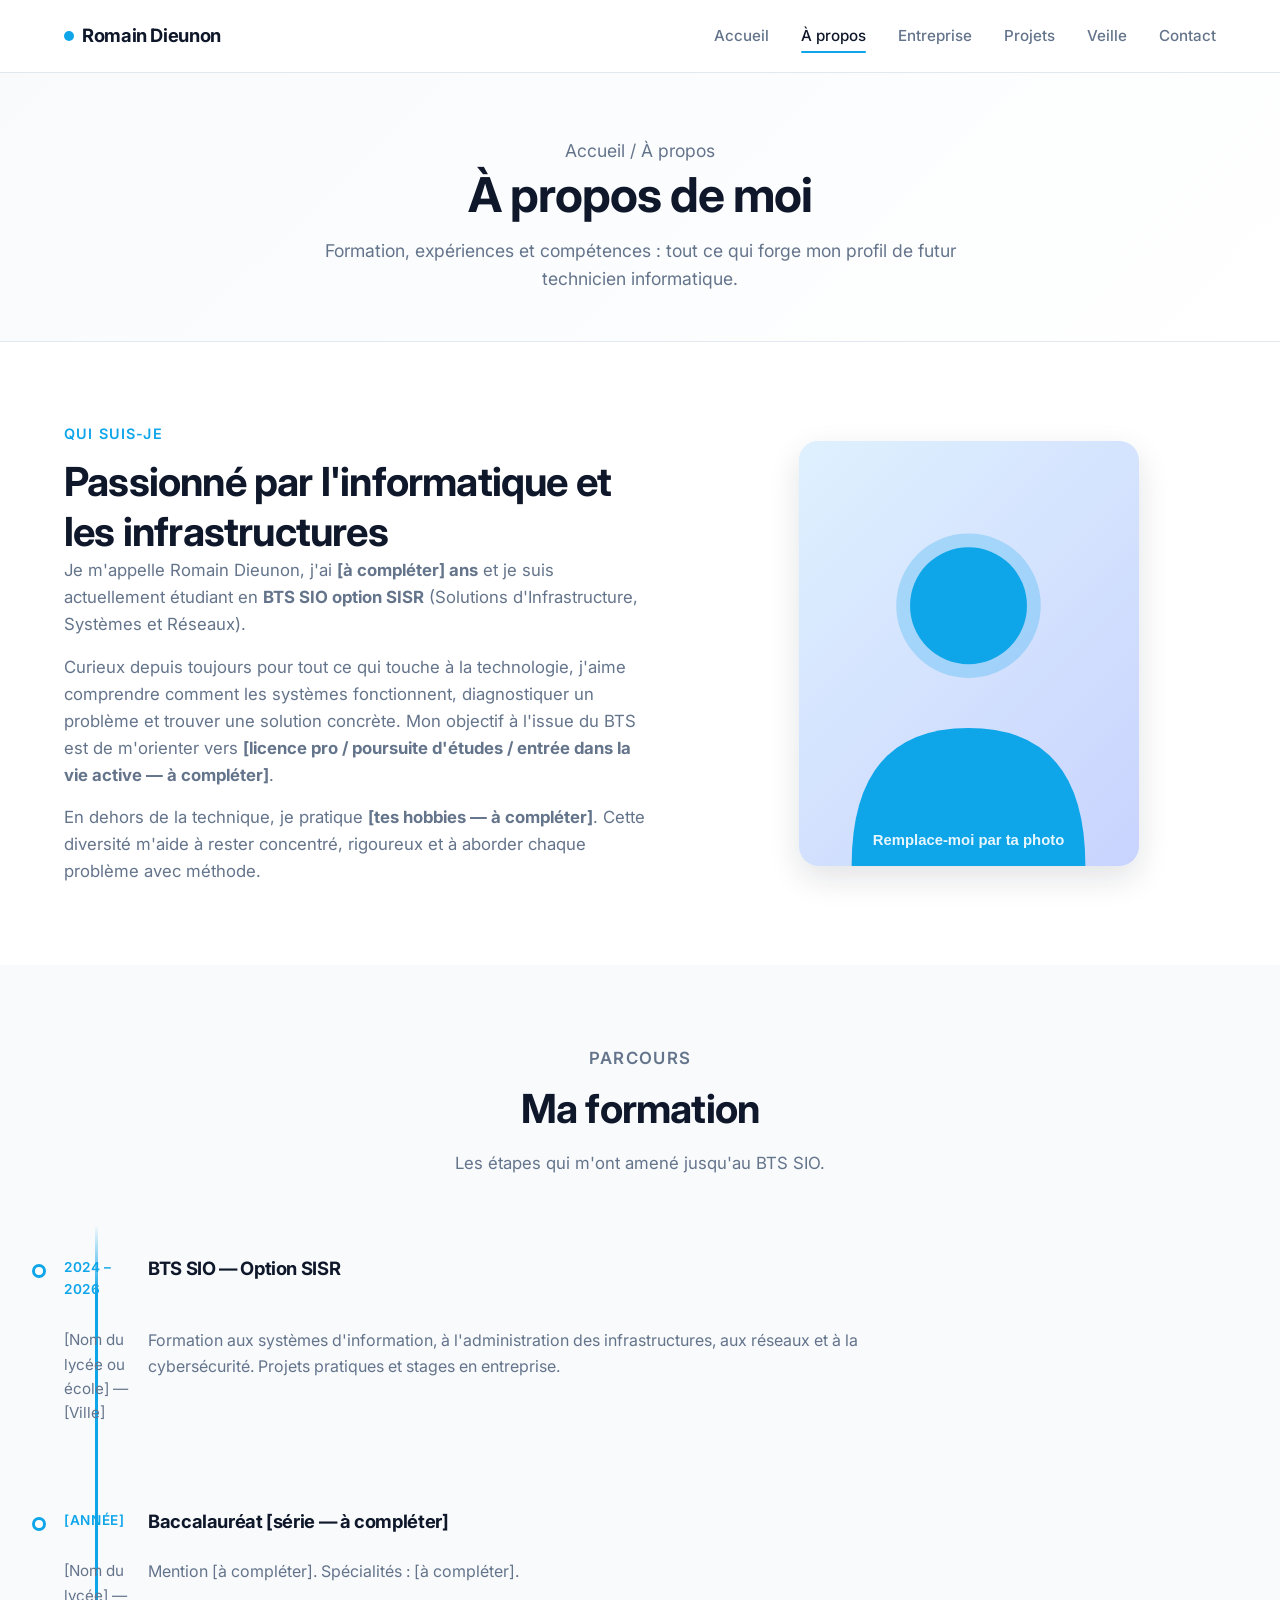
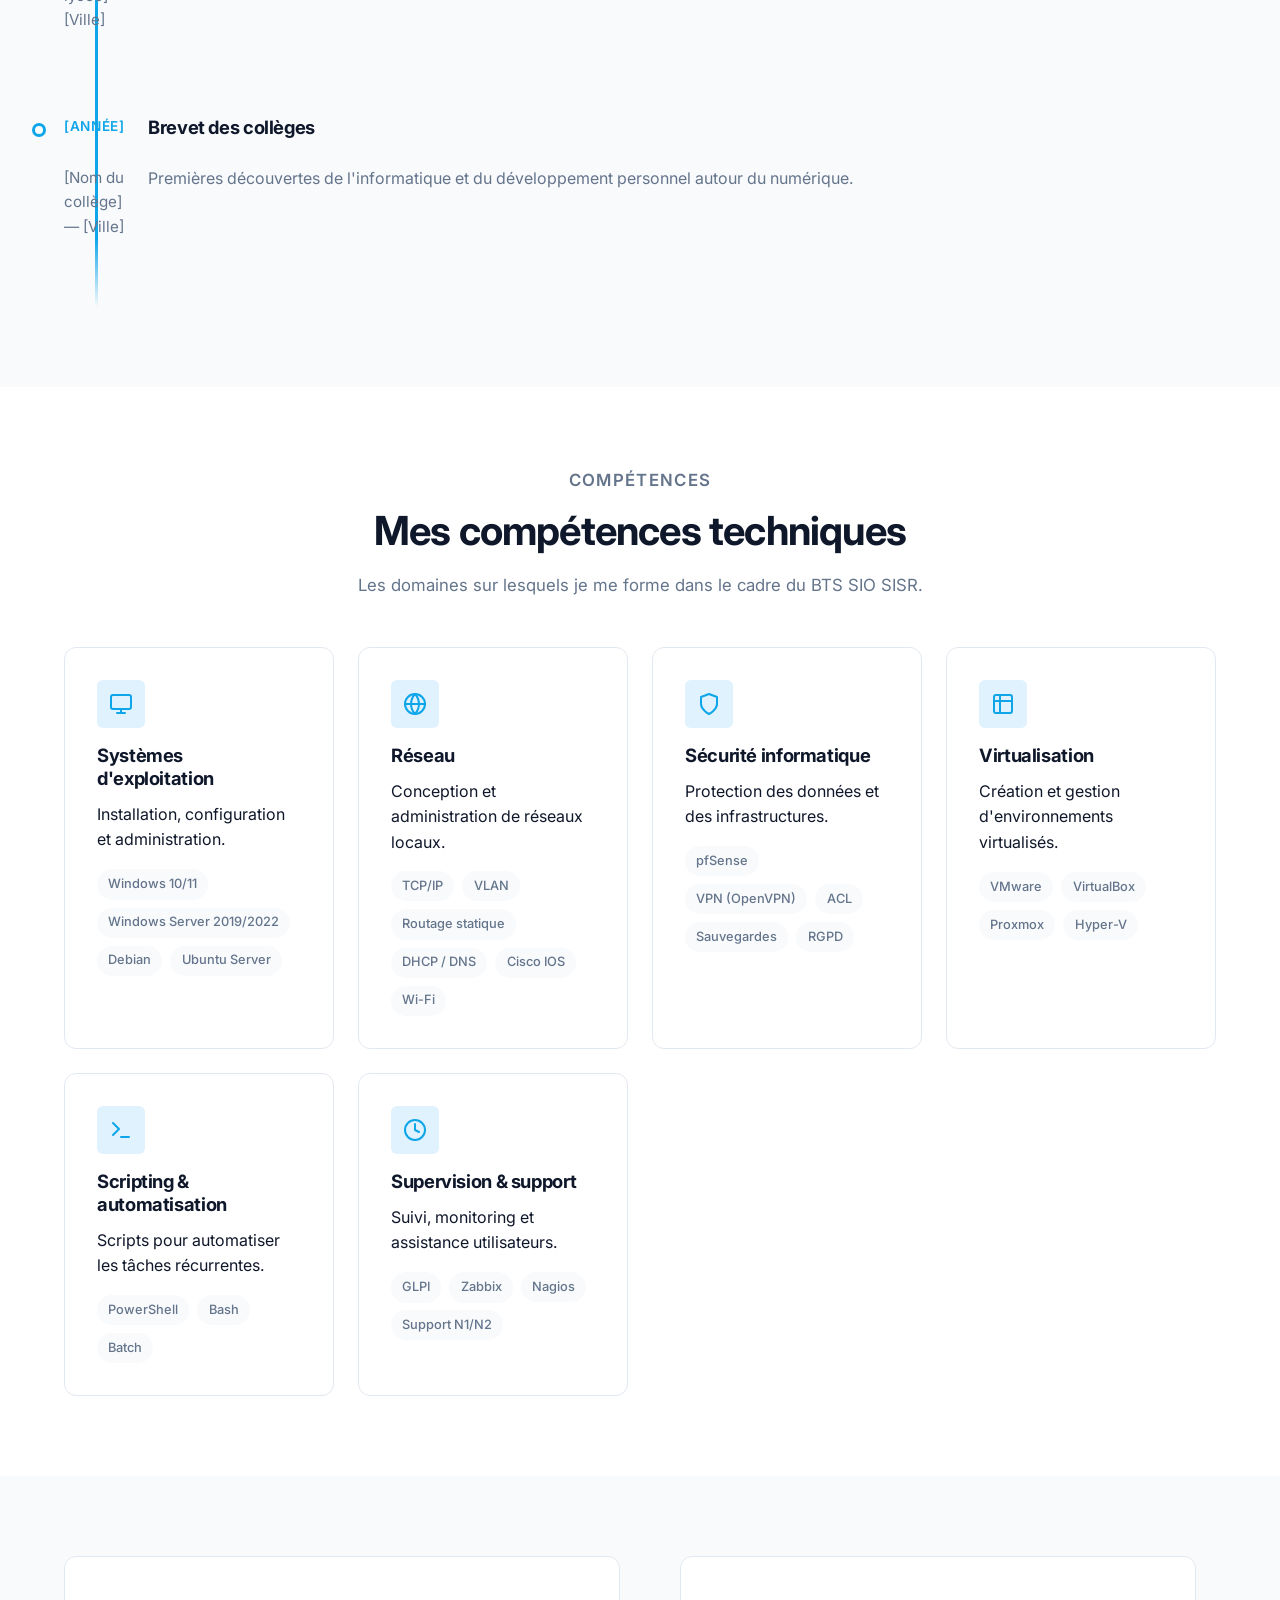
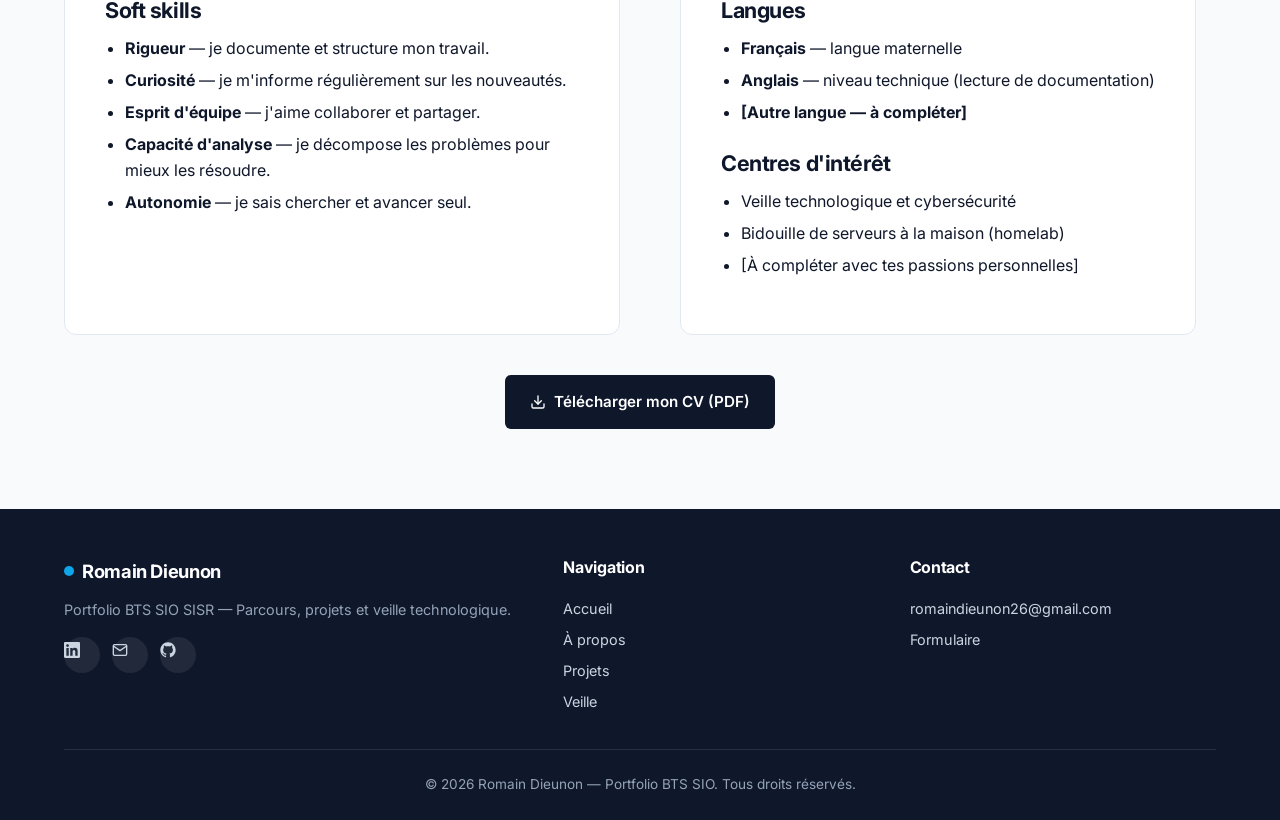
==== apropos.html @ 0d841e1b "Initial commit - Portfolio BTS SIO SISR" ====
<!DOCTYPE html>
<html lang="fr">
<head>
    <meta charset="UTF-8">
    <meta name="viewport" content="width=device-width, initial-scale=1.0">
    <title>À propos — Romain Dieunon</title>
    <meta name="description" content="Parcours, formation et compétences de Romain Dieunon, étudiant en BTS SIO SISR.">
    <link rel="preconnect" href="https://fonts.googleapis.com">
    <link rel="preconnect" href="https://fonts.gstatic.com" crossorigin>
    <link href="https://fonts.googleapis.com/css2?family=Inter:wght@400;500;600;700&display=swap" rel="stylesheet">
    <link rel="stylesheet" href="css/style.css">
    <link rel="icon" href="data:image/svg+xml,%3Csvg xmlns='http://www.w3.org/2000/svg' viewBox='0 0 32 32'%3E%3Ccircle cx='16' cy='16' r='14' fill='%230ea5e9'/%3E%3Ctext x='50%25' y='55%25' text-anchor='middle' dominant-baseline='middle' fill='white' font-family='Inter,sans-serif' font-size='14' font-weight='700'%3ERD%3C/text%3E%3C/svg%3E">
</head>
<body>

<!-- NAVBAR -->
<nav class="navbar">
    <div class="container nav-wrap">
        <a href="index.html" class="logo"><span class="logo-dot"></span>Romain Dieunon</a>
        <button class="nav-toggle" aria-label="Ouvrir le menu"><span></span><span></span><span></span></button>
        <ul class="nav-links">
            <li><a href="index.html">Accueil</a></li>
            <li><a href="apropos.html" class="active">À propos</a></li>
            <li><a href="entreprise.html">Entreprise</a></li>
            <li><a href="projets.html">Projets</a></li>
            <li><a href="veille.html">Veille</a></li>
            <li><a href="contact.html">Contact</a></li>
        </ul>
    </div>
</nav>

<!-- PAGE HERO -->
<section class="page-hero">
    <div class="container">
        <p class="breadcrumb"><a href="index.html">Accueil</a> / À propos</p>
        <h1>À propos de moi</h1>
        <p>Formation, expériences et compétences : tout ce qui forge mon profil de futur technicien informatique.</p>
    </div>
</section>

<!-- BIOGRAPHIE -->
<section>
    <div class="container">
        <div class="hero-grid">
            <div>
                <p class="section-kicker">Qui suis-je</p>
                <h2>Passionné par l'informatique et les infrastructures</h2>
                <p style="color: var(--text-muted); font-size: 1.05rem; margin-bottom: 1rem;">
                    Je m'appelle Romain Dieunon, j'ai <strong>[à compléter] ans</strong> et je suis actuellement étudiant en <strong>BTS SIO option SISR</strong> (Solutions d'Infrastructure, Systèmes et Réseaux).
                </p>
                <p style="color: var(--text-muted); font-size: 1.05rem; margin-bottom: 1rem;">
                    Curieux depuis toujours pour tout ce qui touche à la technologie, j'aime comprendre comment les systèmes fonctionnent, diagnostiquer un problème et trouver une solution concrète. Mon objectif à l'issue du BTS est de m'orienter vers <strong>[licence pro / poursuite d'études / entrée dans la vie active — à compléter]</strong>.
                </p>
                <p style="color: var(--text-muted); font-size: 1.05rem;">
                    En dehors de la technique, je pratique <strong>[tes hobbies — à compléter]</strong>. Cette diversité m'aide à rester concentré, rigoureux et à aborder chaque problème avec méthode.
                </p>
            </div>
            <div class="hero-portrait">
                <div class="portrait-frame">
                    <img src="assets/photos/profil.svg" alt="Photo de Romain Dieunon">
                </div>
            </div>
        </div>
    </div>
</section>

<!-- PARCOURS -->
<section class="section-alt">
    <div class="container">
        <div class="section-header fade-in">
            <p class="section-kicker">Parcours</p>
            <h2>Ma formation</h2>
            <p>Les étapes qui m'ont amené jusqu'au BTS SIO.</p>
        </div>
        <div class="timeline fade-in">
            <div class="timeline-item">
                <div class="timeline-date">2024 – 2026</div>
                <h3>BTS SIO — Option SISR</h3>
                <p class="timeline-org">[Nom du lycée ou école] — [Ville]</p>
                <p style="color: var(--text-muted);">Formation aux systèmes d'information, à l'administration des infrastructures, aux réseaux et à la cybersécurité. Projets pratiques et stages en entreprise.</p>
            </div>
            <div class="timeline-item">
                <div class="timeline-date">[Année]</div>
                <h3>Baccalauréat [série — à compléter]</h3>
                <p class="timeline-org">[Nom du lycée] — [Ville]</p>
                <p style="color: var(--text-muted);">Mention [à compléter]. Spécialités : [à compléter].</p>
            </div>
            <div class="timeline-item">
                <div class="timeline-date">[Année]</div>
                <h3>Brevet des collèges</h3>
                <p class="timeline-org">[Nom du collège] — [Ville]</p>
                <p style="color: var(--text-muted);">Premières découvertes de l'informatique et du développement personnel autour du numérique.</p>
            </div>
        </div>
    </div>
</section>

<!-- COMPÉTENCES TECHNIQUES -->
<section>
    <div class="container">
        <div class="section-header fade-in">
            <p class="section-kicker">Compétences</p>
            <h2>Mes compétences techniques</h2>
            <p>Les domaines sur lesquels je me forme dans le cadre du BTS SIO SISR.</p>
        </div>
        <div class="skills-grid">
            <div class="skill-card fade-in">
                <div class="skill-icon">
                    <svg width="24" height="24" viewBox="0 0 24 24" fill="none" stroke="currentColor" stroke-width="2" stroke-linecap="round" stroke-linejoin="round"><rect x="2" y="3" width="20" height="14" rx="2"/><line x1="8" y1="21" x2="16" y2="21"/><line x1="12" y1="17" x2="12" y2="21"/></svg>
                </div>
                <h3>Systèmes d'exploitation</h3>
                <p>Installation, configuration et administration.</p>
                <div class="skill-tags">
                    <span class="tag">Windows 10/11</span>
                    <span class="tag">Windows Server 2019/2022</span>
                    <span class="tag">Debian</span>
                    <span class="tag">Ubuntu Server</span>
                </div>
            </div>
            <div class="skill-card fade-in">
                <div class="skill-icon">
                    <svg width="24" height="24" viewBox="0 0 24 24" fill="none" stroke="currentColor" stroke-width="2" stroke-linecap="round" stroke-linejoin="round"><circle cx="12" cy="12" r="10"/><line x1="2" y1="12" x2="22" y2="12"/><path d="M12 2a15.3 15.3 0 0 1 4 10 15.3 15.3 0 0 1-4 10 15.3 15.3 0 0 1-4-10 15.3 15.3 0 0 1 4-10z"/></svg>
                </div>
                <h3>Réseau</h3>
                <p>Conception et administration de réseaux locaux.</p>
                <div class="skill-tags">
                    <span class="tag">TCP/IP</span>
                    <span class="tag">VLAN</span>
                    <span class="tag">Routage statique</span>
                    <span class="tag">DHCP / DNS</span>
                    <span class="tag">Cisco IOS</span>
                    <span class="tag">Wi-Fi</span>
                </div>
            </div>
            <div class="skill-card fade-in">
                <div class="skill-icon">
                    <svg width="24" height="24" viewBox="0 0 24 24" fill="none" stroke="currentColor" stroke-width="2" stroke-linecap="round" stroke-linejoin="round"><path d="M12 22s8-4 8-10V5l-8-3-8 3v7c0 6 8 10 8 10z"/></svg>
                </div>
                <h3>Sécurité informatique</h3>
                <p>Protection des données et des infrastructures.</p>
                <div class="skill-tags">
                    <span class="tag">pfSense</span>
                    <span class="tag">VPN (OpenVPN)</span>
                    <span class="tag">ACL</span>
                    <span class="tag">Sauvegardes</span>
                    <span class="tag">RGPD</span>
                </div>
            </div>
            <div class="skill-card fade-in">
                <div class="skill-icon">
                    <svg width="24" height="24" viewBox="0 0 24 24" fill="none" stroke="currentColor" stroke-width="2" stroke-linecap="round" stroke-linejoin="round"><rect x="3" y="3" width="18" height="18" rx="2"/><path d="M9 3v18M3 9h18"/></svg>
                </div>
                <h3>Virtualisation</h3>
                <p>Création et gestion d'environnements virtualisés.</p>
                <div class="skill-tags">
                    <span class="tag">VMware</span>
                    <span class="tag">VirtualBox</span>
                    <span class="tag">Proxmox</span>
                    <span class="tag">Hyper-V</span>
                </div>
            </div>
            <div class="skill-card fade-in">
                <div class="skill-icon">
                    <svg width="24" height="24" viewBox="0 0 24 24" fill="none" stroke="currentColor" stroke-width="2" stroke-linecap="round" stroke-linejoin="round"><polyline points="4 17 10 11 4 5"/><line x1="12" y1="19" x2="20" y2="19"/></svg>
                </div>
                <h3>Scripting & automatisation</h3>
                <p>Scripts pour automatiser les tâches récurrentes.</p>
                <div class="skill-tags">
                    <span class="tag">PowerShell</span>
                    <span class="tag">Bash</span>
                    <span class="tag">Batch</span>
                </div>
            </div>
            <div class="skill-card fade-in">
                <div class="skill-icon">
                    <svg width="24" height="24" viewBox="0 0 24 24" fill="none" stroke="currentColor" stroke-width="2" stroke-linecap="round" stroke-linejoin="round"><circle cx="12" cy="12" r="10"/><polyline points="12 6 12 12 16 14"/></svg>
                </div>
                <h3>Supervision & support</h3>
                <p>Suivi, monitoring et assistance utilisateurs.</p>
                <div class="skill-tags">
                    <span class="tag">GLPI</span>
                    <span class="tag">Zabbix</span>
                    <span class="tag">Nagios</span>
                    <span class="tag">Support N1/N2</span>
                </div>
            </div>
        </div>
    </div>
</section>

<!-- SOFT SKILLS & LANGUES -->
<section class="section-alt">
    <div class="container">
        <div style="display:grid; grid-template-columns: 1fr 1fr; gap: 2.5rem;" class="soft-langs">
            <div class="content-block fade-in">
                <h3>Soft skills</h3>
                <ul>
                    <li><strong>Rigueur</strong> — je documente et structure mon travail.</li>
                    <li><strong>Curiosité</strong> — je m'informe régulièrement sur les nouveautés.</li>
                    <li><strong>Esprit d'équipe</strong> — j'aime collaborer et partager.</li>
                    <li><strong>Capacité d'analyse</strong> — je décompose les problèmes pour mieux les résoudre.</li>
                    <li><strong>Autonomie</strong> — je sais chercher et avancer seul.</li>
                </ul>
            </div>
            <div class="content-block fade-in">
                <h3>Langues</h3>
                <ul>
                    <li><strong>Français</strong> — langue maternelle</li>
                    <li><strong>Anglais</strong> — niveau technique (lecture de documentation)</li>
                    <li><strong>[Autre langue — à compléter]</strong></li>
                </ul>
                <h3 style="margin-top: 1.5rem;">Centres d'intérêt</h3>
                <ul>
                    <li>Veille technologique et cybersécurité</li>
                    <li>Bidouille de serveurs à la maison (homelab)</li>
                    <li>[À compléter avec tes passions personnelles]</li>
                </ul>
            </div>
        </div>
        <div style="text-align:center; margin-top: 2.5rem;">
            <a href="#" class="btn btn-primary" onclick="alert('Remplace ce lien par le chemin vers ton CV en PDF, par exemple assets/cv.pdf'); return false;">
                <svg width="16" height="16" viewBox="0 0 24 24" fill="none" stroke="currentColor" stroke-width="2" stroke-linecap="round" stroke-linejoin="round"><path d="M21 15v4a2 2 0 0 1-2 2H5a2 2 0 0 1-2-2v-4"/><polyline points="7 10 12 15 17 10"/><line x1="12" y1="15" x2="12" y2="3"/></svg>
                Télécharger mon CV (PDF)
            </a>
        </div>
    </div>
</section>

<!-- FOOTER -->
<footer class="footer">
    <div class="container">
        <div class="footer-grid">
            <div>
                <div class="logo" style="color:white; margin-bottom: 0.75rem;"><span class="logo-dot"></span>Romain Dieunon</div>
                <p style="color:#94a3b8; font-size: 0.9rem;">Portfolio BTS SIO SISR — Parcours, projets et veille technologique.</p>
                <div class="socials">
                    <a href="#" class="social-link" aria-label="LinkedIn"><svg width="16" height="16" viewBox="0 0 24 24" fill="currentColor"><path d="M20.447 20.452h-3.554v-5.569c0-1.328-.027-3.037-1.852-3.037-1.853 0-2.136 1.445-2.136 2.939v5.667H9.351V9h3.414v1.561h.046c.477-.9 1.637-1.85 3.37-1.85 3.601 0 4.267 2.37 4.267 5.455v6.286zM5.337 7.433a2.062 2.062 0 0 1-2.063-2.065 2.063 2.063 0 1 1 2.063 2.065zm1.782 13.019H3.555V9h3.564v11.452zM22.225 0H1.771C.792 0 0 .774 0 1.729v20.542C0 23.227.792 24 1.771 24h20.451C23.2 24 24 23.227 24 22.271V1.729C24 .774 23.2 0 22.222 0h.003z"/></svg></a>
                    <a href="mailto:romaindieunon26@gmail.com" class="social-link" aria-label="Email"><svg width="16" height="16" viewBox="0 0 24 24" fill="none" stroke="currentColor" stroke-width="2" stroke-linecap="round" stroke-linejoin="round"><path d="M4 4h16c1.1 0 2 .9 2 2v12c0 1.1-.9 2-2 2H4c-1.1 0-2-.9-2-2V6c0-1.1.9-2 2-2z"/><polyline points="22,6 12,13 2,6"/></svg></a>
                    <a href="#" class="social-link" aria-label="GitHub"><svg width="16" height="16" viewBox="0 0 24 24" fill="currentColor"><path d="M12 .5C5.73.5.5 5.73.5 12c0 5.08 3.29 9.38 7.86 10.9.58.11.79-.25.79-.56v-2c-3.2.7-3.87-1.38-3.87-1.38-.52-1.33-1.28-1.68-1.28-1.68-1.05-.72.08-.7.08-.7 1.16.08 1.77 1.19 1.77 1.19 1.03 1.76 2.71 1.25 3.37.96.1-.75.4-1.25.73-1.54-2.55-.29-5.24-1.28-5.24-5.67 0-1.25.45-2.27 1.18-3.07-.12-.29-.51-1.46.11-3.04 0 0 .96-.31 3.16 1.17.92-.26 1.9-.38 2.88-.39.98.01 1.96.13 2.88.39 2.2-1.48 3.16-1.17 3.16-1.17.62 1.58.23 2.75.11 3.04.74.8 1.18 1.82 1.18 3.07 0 4.4-2.7 5.37-5.26 5.66.41.35.78 1.05.78 2.12v3.14c0 .31.21.68.8.56C20.22 21.38 23.5 17.08 23.5 12 23.5 5.73 18.27.5 12 .5z"/></svg></a>
                </div>
            </div>
            <div>
                <h4>Navigation</h4>
                <a href="index.html">Accueil</a>
                <a href="apropos.html">À propos</a>
                <a href="projets.html">Projets</a>
                <a href="veille.html">Veille</a>
            </div>
            <div>
                <h4>Contact</h4>
                <a href="mailto:romaindieunon26@gmail.com">romaindieunon26@gmail.com</a>
                <a href="contact.html">Formulaire</a>
            </div>
        </div>
        <div class="footer-bottom">
            © <span id="year"></span> Romain Dieunon — Portfolio BTS SIO. Tous droits réservés.
        </div>
    </div>
</footer>

<style>
/* Responsive override for 2-col soft/langues */
@media (max-width: 780px) {
    .soft-langs { grid-template-columns: 1fr !important; }
}
</style>

<script src="js/script.js"></script>
</body>
</html>
---- css/style.css ----
/* =========================================================
   Portfolio BTS SIO — Romain Dieunon
   Style moderne et épuré
   ========================================================= */

/* ---------- Reset & base ---------- */
*,
*::before,
*::after {
    box-sizing: border-box;
    margin: 0;
    padding: 0;
}

:root {
    --bg: #ffffff;
    --bg-alt: #f8fafc;
    --bg-dark: #0f172a;
    --text: #0f172a;
    --text-muted: #64748b;
    --text-light: #94a3b8;
    --primary: #0ea5e9;
    --primary-dark: #0284c7;
    --primary-light: #e0f2fe;
    --border: #e2e8f0;
    --success: #10b981;
    --warning: #f59e0b;
    --shadow-sm: 0 1px 2px rgba(15, 23, 42, 0.05);
    --shadow-md: 0 4px 12px rgba(15, 23, 42, 0.08);
    --shadow-lg: 0 12px 32px rgba(15, 23, 42, 0.12);
    --radius-sm: 6px;
    --radius-md: 12px;
    --radius-lg: 20px;
    --transition: 0.25s cubic-bezier(0.4, 0, 0.2, 1);
    --container: 1200px;
}

html {
    scroll-behavior: smooth;
    font-size: 16px;
}

body {
    font-family: 'Inter', -apple-system, BlinkMacSystemFont, 'Segoe UI', Roboto,
        Oxygen, Ubuntu, Cantarell, sans-serif;
    color: var(--text);
    background: var(--bg);
    line-height: 1.6;
    -webkit-font-smoothing: antialiased;
    -moz-osx-font-smoothing: grayscale;
}

img {
    max-width: 100%;
    height: auto;
    display: block;
}

a {
    color: var(--primary);
    text-decoration: none;
    transition: color var(--transition);
}

a:hover {
    color: var(--primary-dark);
}

h1, h2, h3, h4, h5, h6 {
    font-weight: 700;
    line-height: 1.25;
    letter-spacing: -0.02em;
    color: var(--text);
}

h1 { font-size: clamp(2.25rem, 5vw, 3.5rem); }
h2 { font-size: clamp(1.75rem, 3.5vw, 2.5rem); }
h3 { font-size: 1.35rem; }

p { color: var(--text); }

/* ---------- Container ---------- */
.container {
    max-width: var(--container);
    margin: 0 auto;
    padding: 0 1.5rem;
}

/* ---------- Navbar ---------- */
.navbar {
    position: sticky;
    top: 0;
    z-index: 100;
    background: rgba(255, 255, 255, 0.85);
    backdrop-filter: saturate(180%) blur(14px);
    -webkit-backdrop-filter: saturate(180%) blur(14px);
    border-bottom: 1px solid var(--border);
}

.nav-wrap {
    display: flex;
    align-items: center;
    justify-content: space-between;
    height: 72px;
}

.logo {
    font-weight: 700;
    font-size: 1.15rem;
    letter-spacing: -0.02em;
    color: var(--text);
    display: flex;
    align-items: center;
    gap: 0.5rem;
}

.logo-dot {
    width: 10px;
    height: 10px;
    background: var(--primary);
    border-radius: 50%;
    display: inline-block;
}

.nav-links {
    list-style: none;
    display: flex;
    gap: 2rem;
    align-items: center;
}

.nav-links a {
    color: var(--text-muted);
    font-weight: 500;
    font-size: 0.95rem;
    position: relative;
    padding: 0.25rem 0;
}

.nav-links a:hover,
.nav-links a.active {
    color: var(--text);
}

.nav-links a.active::after {
    content: '';
    position: absolute;
    left: 0;
    bottom: -4px;
    width: 100%;
    height: 2px;
    background: var(--primary);
    border-radius: 2px;
}

.nav-toggle {
    display: none;
    background: none;
    border: 0;
    cursor: pointer;
    padding: 0.5rem;
}

.nav-toggle span {
    display: block;
    width: 24px;
    height: 2px;
    background: var(--text);
    margin: 5px 0;
    transition: var(--transition);
}

/* ---------- Hero ---------- */
.hero {
    padding: 6rem 0 4rem;
    background:
        radial-gradient(ellipse at top left, rgba(14, 165, 233, 0.08), transparent 50%),
        radial-gradient(ellipse at bottom right, rgba(14, 165, 233, 0.05), transparent 50%);
}

.hero-grid {
    display: grid;
    grid-template-columns: 1.2fr 1fr;
    gap: 4rem;
    align-items: center;
}

.hero-eyebrow {
    display: inline-flex;
    align-items: center;
    gap: 0.5rem;
    background: var(--primary-light);
    color: var(--primary-dark);
    padding: 0.4rem 0.9rem;
    border-radius: 999px;
    font-size: 0.85rem;
    font-weight: 600;
    margin-bottom: 1.25rem;
}

.hero h1 {
    margin-bottom: 1rem;
}

.hero h1 span {
    background: linear-gradient(135deg, var(--primary) 0%, #6366f1 100%);
    -webkit-background-clip: text;
    -webkit-text-fill-color: transparent;
    background-clip: text;
}

.hero-lede {
    font-size: 1.15rem;
    color: var(--text-muted);
    margin-bottom: 2rem;
    max-width: 540px;
}

.hero-ctas {
    display: flex;
    gap: 1rem;
    flex-wrap: wrap;
}

/* ---------- Buttons ---------- */
.btn {
    display: inline-flex;
    align-items: center;
    gap: 0.5rem;
    padding: 0.85rem 1.5rem;
    border-radius: var(--radius-sm);
    font-weight: 600;
    font-size: 0.95rem;
    cursor: pointer;
    transition: all var(--transition);
    border: 1px solid transparent;
    font-family: inherit;
}

.btn-primary {
    background: var(--text);
    color: white;
}

.btn-primary:hover {
    background: var(--primary);
    color: white;
    transform: translateY(-1px);
    box-shadow: var(--shadow-md);
}

.btn-secondary {
    background: transparent;
    color: var(--text);
    border-color: var(--border);
}

.btn-secondary:hover {
    border-color: var(--text);
    color: var(--text);
    background: var(--bg-alt);
}

/* ---------- Hero portrait ---------- */
.hero-portrait {
    position: relative;
    display: flex;
    justify-content: center;
    align-items: center;
}

.portrait-frame {
    position: relative;
    width: 100%;
    max-width: 340px;
    aspect-ratio: 4 / 5;
    border-radius: var(--radius-lg);
    overflow: hidden;
    box-shadow: var(--shadow-lg);
    background: linear-gradient(135deg, #e0f2fe 0%, #f1f5f9 100%);
}

.portrait-frame img {
    width: 100%;
    height: 100%;
    object-fit: cover;
    object-position: center top;
    display: block;
}

.portrait-frame::before {
    content: '';
    position: absolute;
    inset: -20px;
    background: linear-gradient(135deg, var(--primary) 0%, transparent 50%);
    border-radius: var(--radius-lg);
    z-index: -1;
    opacity: 0.3;
}

/* ---------- Sections ---------- */
section {
    padding: 5rem 0;
}

.section-header {
    text-align: center;
    max-width: 700px;
    margin: 0 auto 3rem;
}

.section-kicker {
    color: var(--primary);
    font-weight: 600;
    font-size: 0.9rem;
    text-transform: uppercase;
    letter-spacing: 0.08em;
    margin-bottom: 0.75rem;
}

.section-header h2 {
    margin-bottom: 1rem;
}

.section-header p {
    color: var(--text-muted);
    font-size: 1.05rem;
}

.section-alt {
    background: var(--bg-alt);
}

/* ---------- Stats / Quick facts ---------- */
.stats {
    display: grid;
    grid-template-columns: repeat(4, 1fr);
    gap: 1.5rem;
    margin-top: 3rem;
}

.stat {
    text-align: center;
    padding: 1.5rem;
    background: white;
    border-radius: var(--radius-md);
    border: 1px solid var(--border);
    transition: transform var(--transition), box-shadow var(--transition);
}

.stat:hover {
    transform: translateY(-2px);
    box-shadow: var(--shadow-md);
}

.stat-value {
    font-size: 2rem;
    font-weight: 700;
    color: var(--primary);
    line-height: 1;
}

.stat-label {
    color: var(--text-muted);
    font-size: 0.9rem;
    margin-top: 0.5rem;
}

/* ---------- Skills ---------- */
.skills-grid {
    display: grid;
    grid-template-columns: repeat(auto-fit, minmax(260px, 1fr));
    gap: 1.5rem;
}

.skill-card {
    background: white;
    border: 1px solid var(--border);
    border-radius: var(--radius-md);
    padding: 2rem;
    transition: all var(--transition);
}

.skill-card:hover {
    border-color: var(--primary);
    box-shadow: var(--shadow-md);
    transform: translateY(-2px);
}

.skill-icon {
    width: 48px;
    height: 48px;
    background: var(--primary-light);
    border-radius: var(--radius-sm);
    display: grid;
    place-items: center;
    color: var(--primary);
    margin-bottom: 1rem;
    font-size: 1.35rem;
}

.skill-card h3 {
    margin-bottom: 0.75rem;
    font-size: 1.15rem;
}

.skill-tags {
    display: flex;
    flex-wrap: wrap;
    gap: 0.5rem;
    margin-top: 1rem;
}

.tag {
    font-size: 0.8rem;
    background: var(--bg-alt);
    color: var(--text-muted);
    padding: 0.3rem 0.7rem;
    border-radius: 999px;
    font-weight: 500;
}

/* ---------- Timeline (parcours) ---------- */
.timeline {
    position: relative;
    padding-left: 2rem;
    max-width: 800px;
    margin: 0 auto;
}

.timeline::before {
    content: '';
    position: absolute;
    left: 0.35rem;
    top: 0.5rem;
    bottom: 0.5rem;
    width: 2px;
    background: var(--border);
}

.timeline-item {
    position: relative;
    padding-bottom: 2.5rem;
}

.timeline-item::before {
    content: '';
    position: absolute;
    left: -2rem;
    top: 0.45rem;
    width: 14px;
    height: 14px;
    background: white;
    border: 3px solid var(--primary);
    border-radius: 50%;
}

.timeline-date {
    color: var(--primary);
    font-weight: 600;
    font-size: 0.85rem;
    text-transform: uppercase;
    letter-spacing: 0.05em;
    margin-bottom: 0.5rem;
}

.timeline-item h3 {
    font-size: 1.15rem;
    margin-bottom: 0.25rem;
}

.timeline-org {
    color: var(--text-muted);
    font-size: 0.95rem;
    margin-bottom: 0.75rem;
}

/* ---------- Projects ---------- */
.projects-grid {
    display: grid;
    grid-template-columns: repeat(auto-fit, minmax(320px, 1fr));
    gap: 2rem;
}

.project-card {
    background: white;
    border: 1px solid var(--border);
    border-radius: var(--radius-md);
    overflow: hidden;
    transition: all var(--transition);
    display: flex;
    flex-direction: column;
}

.project-card:hover {
    transform: translateY(-4px);
    box-shadow: var(--shadow-lg);
    border-color: transparent;
}

.project-thumb {
    width: 100%;
    aspect-ratio: 16/9;
    background: linear-gradient(135deg, var(--primary-light) 0%, #ede9fe 100%);
    display: grid;
    place-items: center;
    color: var(--primary);
    font-size: 3rem;
    overflow: hidden;
}

.project-thumb img {
    width: 100%;
    height: 100%;
    object-fit: cover;
}

.project-body {
    padding: 1.5rem;
    flex: 1;
    display: flex;
    flex-direction: column;
}

.project-type {
    font-size: 0.8rem;
    font-weight: 600;
    color: var(--primary);
    text-transform: uppercase;
    letter-spacing: 0.05em;
    margin-bottom: 0.5rem;
}

.project-card h3 {
    font-size: 1.2rem;
    margin-bottom: 0.75rem;
}

.project-card p {
    color: var(--text-muted);
    font-size: 0.95rem;
    margin-bottom: 1rem;
    flex: 1;
}

.project-stack {
    display: flex;
    flex-wrap: wrap;
    gap: 0.4rem;
    margin-bottom: 1rem;
}

.project-link {
    display: inline-flex;
    align-items: center;
    gap: 0.35rem;
    font-weight: 600;
    font-size: 0.9rem;
    margin-top: auto;
}

/* ---------- Table ---------- */
.table-wrap {
    overflow-x: auto;
    border: 1px solid var(--border);
    border-radius: var(--radius-md);
    background: white;
}

table {
    width: 100%;
    border-collapse: collapse;
    font-size: 0.95rem;
}

th, td {
    padding: 1rem 1.25rem;
    text-align: left;
    border-bottom: 1px solid var(--border);
}

th {
    background: var(--bg-alt);
    font-weight: 600;
    color: var(--text);
    font-size: 0.85rem;
    text-transform: uppercase;
    letter-spacing: 0.05em;
}

tr:last-child td {
    border-bottom: 0;
}

tr:hover td {
    background: var(--bg-alt);
}

.badge {
    display: inline-block;
    padding: 0.25rem 0.6rem;
    border-radius: 999px;
    font-size: 0.75rem;
    font-weight: 600;
}

.badge-primary { background: var(--primary-light); color: var(--primary-dark); }
.badge-success { background: #dcfce7; color: #15803d; }
.badge-warning { background: #fef3c7; color: #b45309; }

/* ---------- Content block (article) ---------- */
.content-block {
    max-width: 800px;
    margin: 0 auto;
    background: white;
    padding: 2.5rem;
    border: 1px solid var(--border);
    border-radius: var(--radius-md);
}

.content-block h3 {
    margin: 1.5rem 0 0.75rem;
    color: var(--text);
}

.content-block h3:first-child { margin-top: 0; }

.content-block p { margin-bottom: 1rem; color: var(--text); }

.content-block ul {
    margin: 0.5rem 0 1rem 1.25rem;
    color: var(--text);
}

.content-block li { margin-bottom: 0.4rem; }

/* ---------- Form ---------- */
.form-grid {
    max-width: 600px;
    margin: 0 auto;
    display: grid;
    gap: 1.25rem;
}

.form-row {
    display: grid;
    grid-template-columns: 1fr 1fr;
    gap: 1.25rem;
}

.form-field label {
    display: block;
    font-weight: 600;
    font-size: 0.9rem;
    margin-bottom: 0.5rem;
    color: var(--text);
}

.form-field input,
.form-field textarea,
.form-field select {
    width: 100%;
    padding: 0.75rem 1rem;
    border: 1px solid var(--border);
    border-radius: var(--radius-sm);
    font-family: inherit;
    font-size: 0.95rem;
    color: var(--text);
    background: white;
    transition: border-color var(--transition), box-shadow var(--transition);
}

.form-field input:focus,
.form-field textarea:focus,
.form-field select:focus {
    outline: none;
    border-color: var(--primary);
    box-shadow: 0 0 0 4px rgba(14, 165, 233, 0.12);
}

.form-field textarea {
    resize: vertical;
    min-height: 140px;
}

.form-info {
    display: grid;
    grid-template-columns: repeat(auto-fit, minmax(220px, 1fr));
    gap: 1.5rem;
    margin-top: 3rem;
}

.info-card {
    background: white;
    border: 1px solid var(--border);
    border-radius: var(--radius-md);
    padding: 1.5rem;
    text-align: center;
}

.info-card .info-icon {
    width: 48px;
    height: 48px;
    background: var(--primary-light);
    color: var(--primary);
    border-radius: 50%;
    display: grid;
    place-items: center;
    font-size: 1.3rem;
    margin: 0 auto 0.75rem;
}

.info-card h4 {
    font-size: 1rem;
    margin-bottom: 0.25rem;
}

.info-card p {
    color: var(--text-muted);
    font-size: 0.9rem;
    margin: 0;
}

/* ---------- Footer ---------- */
.footer {
    background: var(--bg-dark);
    color: #cbd5e1;
    padding: 3rem 0 1.5rem;
}

.footer-grid {
    display: grid;
    grid-template-columns: 1.5fr 1fr 1fr;
    gap: 2.5rem;
    margin-bottom: 2rem;
}

.footer h4 {
    color: white;
    margin-bottom: 1rem;
    font-size: 1rem;
}

.footer a {
    color: #cbd5e1;
    display: block;
    padding: 0.25rem 0;
    font-size: 0.9rem;
}

.footer a:hover { color: white; }

.footer-bottom {
    text-align: center;
    padding-top: 1.5rem;
    border-top: 1px solid rgba(255, 255, 255, 0.1);
    font-size: 0.85rem;
    color: #94a3b8;
}

.socials {
    display: flex;
    gap: 0.75rem;
    margin-top: 1rem;
}

.social-link {
    width: 36px;
    height: 36px;
    border-radius: 50%;
    background: rgba(255, 255, 255, 0.08);
    display: grid;
    place-items: center;
    color: #cbd5e1;
    transition: all var(--transition);
}

.social-link:hover {
    background: var(--primary);
    color: white;
}

/* ---------- Page hero (inner pages) ---------- */
.page-hero {
    padding: 4rem 0 3rem;
    background: linear-gradient(135deg, var(--bg-alt) 0%, white 100%);
    text-align: center;
    border-bottom: 1px solid var(--border);
}

.page-hero h1 {
    font-size: clamp(2rem, 4vw, 3rem);
    margin-bottom: 0.75rem;
}

.page-hero p {
    color: var(--text-muted);
    font-size: 1.1rem;
    max-width: 700px;
    margin: 0 auto;
}

.breadcrumb {
    font-size: 0.85rem;
    color: var(--text-muted);
    margin-bottom: 0.75rem;
}

.breadcrumb a { color: var(--text-muted); }
.breadcrumb a:hover { color: var(--primary); }

/* ---------- Responsive ---------- */
@media (max-width: 900px) {
    .hero-grid {
        grid-template-columns: 1fr;
        gap: 3rem;
        text-align: center;
    }

    .hero-portrait { order: -1; }

    .hero-ctas { justify-content: center; }

    .hero-lede { margin-left: auto; margin-right: auto; }

    .stats { grid-template-columns: repeat(2, 1fr); }

    .footer-grid { grid-template-columns: 1fr; gap: 2rem; }

    .form-row { grid-template-columns: 1fr; }
}

@media (max-width: 640px) {
    .nav-links {
        display: none;
        position: absolute;
        top: 72px;
        left: 0;
        right: 0;
        flex-direction: column;
        background: white;
        padding: 1.5rem;
        gap: 1rem;
        border-bottom: 1px solid var(--border);
        box-shadow: var(--shadow-md);
    }

    .nav-links.open { display: flex; }

    .nav-toggle { display: block; }

    section { padding: 3.5rem 0; }

    .hero { padding: 3.5rem 0 2.5rem; }

    .content-block { padding: 1.5rem; }

    .stats { grid-template-columns: 1fr 1fr; gap: 1rem; }
}

/* ---------- Subtle fade-in ---------- */
/* Par défaut : visible. Le JS peut piloter une animation via .visible, mais
   si le JS ne s'exécute pas, le contenu reste lisible. */
.fade-in {
    opacity: 1;
    transform: none;
    animation: fadeInUp 0.6s ease both;
}

.fade-in.visible {
    opacity: 1;
    transform: translateY(0);
}

@keyframes fadeInUp {
    from { opacity: 0; transform: translateY(12px); }
    to   { opacity: 1; transform: translateY(0); }
}

@media (prefers-reduced-motion: reduce) {
    .fade-in { animation: none; }
}

/* ---------- Marquee des logos (technologies & outils) ---------- */
.logo-marquee {
    position: relative;
    overflow: hidden;
    padding: 1rem 0;
    margin-top: 2.5rem;
    -webkit-mask-image: linear-gradient(to right, transparent 0%, black 8%, black 92%, transparent 100%);
    mask-image: linear-gradient(to right, transparent 0%, black 8%, black 92%, transparent 100%);
}

.logo-marquee-track {
    display: flex;
    gap: 1.25rem;
    width: max-content;
    animation: logo-scroll 40s linear infinite;
    will-change: transform;
}

.logo-marquee:hover .logo-marquee-track,
.logo-marquee:focus-within .logo-marquee-track {
    animation-play-state: paused;
}

@keyframes logo-scroll {
    from { transform: translateX(0); }
    to { transform: translateX(-50%); }
}

.logo-item {
    flex: 0 0 auto;
    width: 160px;
    height: 130px;
    display: flex;
    flex-direction: column;
    align-items: center;
    justify-content: center;
    gap: 0.6rem;
    background: var(--bg);
    border: 1px solid var(--border);
    border-radius: var(--radius-md);
    padding: 1rem;
    cursor: pointer;
    transition: transform var(--transition), box-shadow var(--transition), border-color var(--transition);
    font-family: inherit;
    color: var(--text);
}

.logo-item:hover,
.logo-item:focus-visible {
    transform: translateY(-4px);
    box-shadow: var(--shadow-md);
    border-color: var(--primary);
    outline: none;
}

.logo-item .logo-art {
    width: 56px;
    height: 56px;
    display: flex;
    align-items: center;
    justify-content: center;
}

.logo-item .logo-art svg,
.logo-item .logo-art img {
    width: 100%;
    height: 100%;
    object-fit: contain;
}

.logo-item span {
    font-size: 0.85rem;
    font-weight: 600;
    color: var(--text-muted);
    text-align: center;
}

.logo-backdrop {
    position: fixed;
    inset: 0;
    z-index: 150;
    background: rgba(15, 23, 42, 0.15);
    opacity: 0;
    pointer-events: none;
    transition: opacity 0.2s ease;
}

.logo-backdrop.open {
    opacity: 1;
    pointer-events: auto;
}

.logo-popover {
    position: fixed;
    z-index: 200;
    max-width: 340px;
    width: calc(100vw - 2rem);
    background: var(--bg);
    border: 1px solid var(--border);
    border-radius: var(--radius-md);
    box-shadow: var(--shadow-lg);
    padding: 1.25rem 1.5rem 1.25rem 1.25rem;
    opacity: 0;
    transform: translateY(8px);
    pointer-events: none;
    transition: opacity 0.2s ease, transform 0.2s ease;
}

.logo-popover.open {
    opacity: 1;
    transform: translateY(0);
    pointer-events: auto;
}

.logo-popover h4 {
    margin-bottom: 0.5rem;
    color: var(--primary);
    font-size: 1.05rem;
}

.logo-popover p {
    color: var(--text-muted);
    font-size: 0.92rem;
    margin: 0;
    line-height: 1.5;
}

.logo-popover-close {
    position: absolute;
    top: 0.35rem;
    right: 0.6rem;
    background: transparent;
    border: none;
    color: var(--text-light);
    cursor: pointer;
    font-size: 1.4rem;
    line-height: 1;
    padding: 0.25rem 0.4rem;
    border-radius: var(--radius-sm);
    transition: background var(--transition), color var(--transition);
}

.logo-popover-close:hover,
.logo-popover-close:focus-visible {
    background: var(--bg-alt);
    color: var(--text);
    outline: none;
}

/* ---------- Liste de faits du profil ---------- */
.profile-facts {
    list-style: none;
    padding: 0;
    margin: 1.5rem 0 0;
    display: flex;
    flex-direction: column;
    gap: 0.65rem;
}

.profile-facts li {
    display: flex;
    align-items: center;
    gap: 0.75rem;
    color: var(--text-muted);
    font-size: 0.98rem;
}

.profile-facts li svg {
    flex: 0 0 auto;
    color: var(--primary);
}

/* ---------- Frise chronologique ---------- */
.timeline {
    position: relative;
    list-style: none;
    padding: 2rem 0 1rem;
    margin: 2rem 0 0;
    counter-reset: timeline;
}

.timeline::before {
    content: '';
    position: absolute;
    left: 31px;
    top: 0;
    bottom: 0;
    width: 3px;
    background: linear-gradient(to bottom, transparent 0%, var(--primary) 10%, var(--primary) 90%, transparent 100%);
    border-radius: 3px;
}

.timeline-item {
    position: relative;
    display: grid;
    grid-template-columns: 64px 1fr;
    gap: 1.25rem;
    padding-left: 0;
    margin-bottom: 2rem;
}

.timeline-item:last-child {
    margin-bottom: 0;
}

.timeline-dot {
    position: relative;
    z-index: 1;
    width: 64px;
    height: 64px;
    border-radius: 50%;
    background: var(--bg);
    border: 3px solid var(--primary);
    box-shadow: var(--shadow-md);
    display: flex;
    align-items: center;
    justify-content: center;
    overflow: hidden;
}

.timeline-dot svg,
.timeline-dot img {
    width: 100%;
    height: 100%;
    border-radius: 50%;
    object-fit: contain;
    background: #fff;
    padding: 6px;
    box-sizing: border-box;
}

.timeline-card {
    background: var(--bg);
    border: 1px solid var(--border);
    border-radius: var(--radius-md);
    padding: 1.25rem 1.5rem;
    box-shadow: var(--shadow-sm);
    transition: transform var(--transition), box-shadow var(--transition), border-color var(--transition);
}

.timeline-card:hover {
    transform: translateY(-2px);
    box-shadow: var(--shadow-md);
    border-color: var(--primary);
}

.timeline-card h3 {
    margin: 0.25rem 0 0.25rem;
    color: var(--text);
    font-size: 1.15rem;
}

.timeline-period {
    display: inline-block;
    background: var(--primary-light, rgba(14, 165, 233, 0.12));
    color: var(--primary);
    font-weight: 600;
    font-size: 0.8rem;
    padding: 0.2rem 0.65rem;
    border-radius: 999px;
    margin-bottom: 0.25rem;
}

.timeline-location {
    color: var(--text-light);
    font-size: 0.85rem;
    margin: 0 0 0.6rem;
    font-style: italic;
}

.timeline-desc {
    color: var(--text-muted);
    font-size: 0.95rem;
    line-height: 1.55;
    margin: 0;
}

@media (max-width: 640px) {
    .timeline::before {
        left: 23px;
    }
    .timeline-item {
        grid-template-columns: 48px 1fr;
        gap: 0.9rem;
    }
    .timeline-dot {
        width: 48px;
        height: 48px;
        border-width: 2px;
    }
    .timeline-card {
        padding: 1rem 1.1rem;
    }
}

/* ---------- Cartes IA éducatives (veille) ---------- */
.ai-grid {
    display: grid;
    grid-template-columns: repeat(auto-fit, minmax(260px, 1fr));
    gap: 1.5rem;
    margin-top: 2.5rem;
}

.ai-card {
    display: flex;
    flex-direction: column;
    gap: 0.75rem;
    text-decoration: none;
    color: inherit;
    background: var(--bg);
    border: 1px solid var(--border);
    border-radius: var(--radius-md);
    padding: 1.5rem;
    box-shadow: var(--shadow-sm);
    transition: transform var(--transition), box-shadow var(--transition), border-color var(--transition);
}

.ai-card:hover,
.ai-card:focus-visible {
    transform: translateY(-4px);
    box-shadow: var(--shadow-lg);
    border-color: var(--primary);
    outline: none;
}

.ai-logo {
    width: 56px;
    height: 56px;
    border-radius: var(--radius-sm);
    display: flex;
    align-items: center;
    justify-content: center;
    box-shadow: var(--shadow-sm);
}

.ai-logo svg {
    width: 60%;
    height: 60%;
}

.ai-card h3 {
    margin: 0;
    font-size: 1.1rem;
    color: var(--text);
}

.ai-card .ai-by {
    font-weight: 400;
    color: var(--text-light);
    font-size: 0.9rem;
}

.ai-card p {
    color: var(--text-muted);
    font-size: 0.95rem;
    line-height: 1.55;
    margin: 0;
    flex: 1;
}

.ai-link {
    margin-top: 0.4rem;
    color: var(--primary);
    font-weight: 600;
    font-size: 0.9rem;
    transition: gap var(--transition);
}

.ai-card:hover .ai-link {
    text-decoration: underline;
}
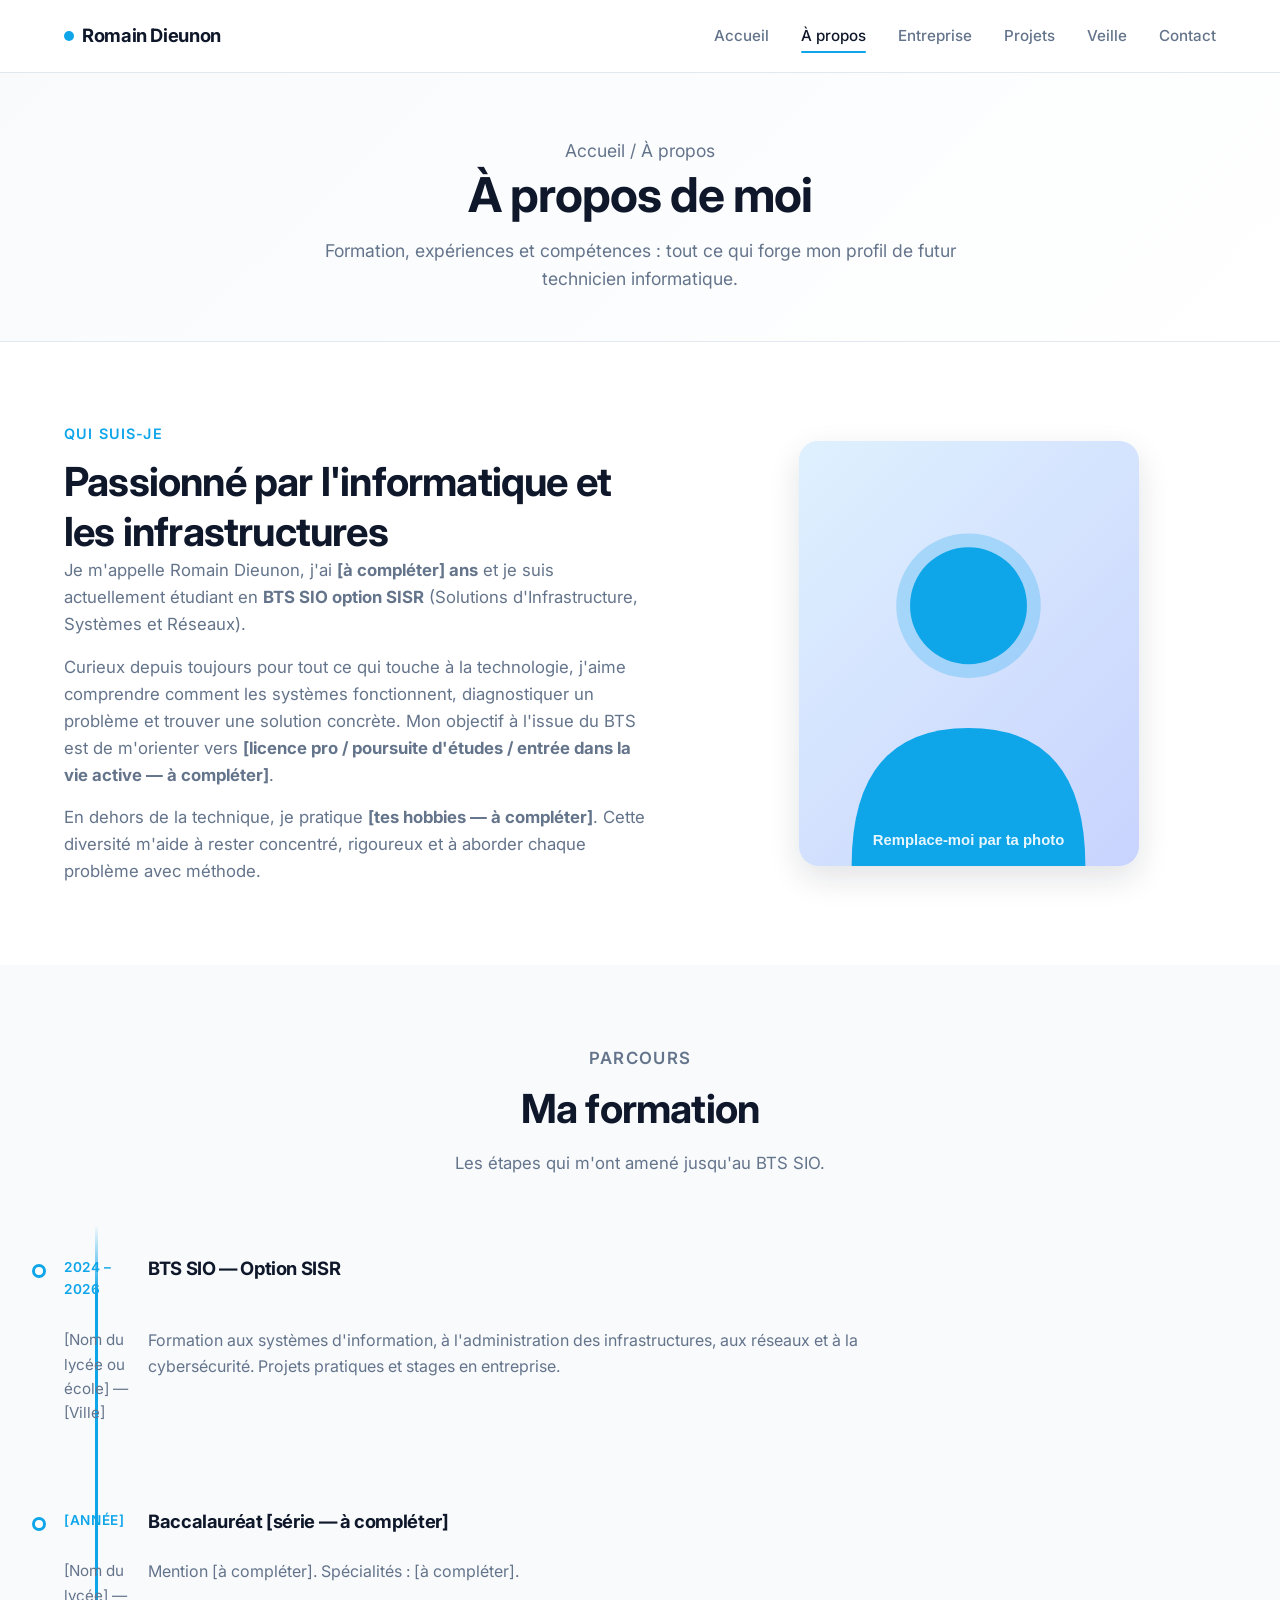
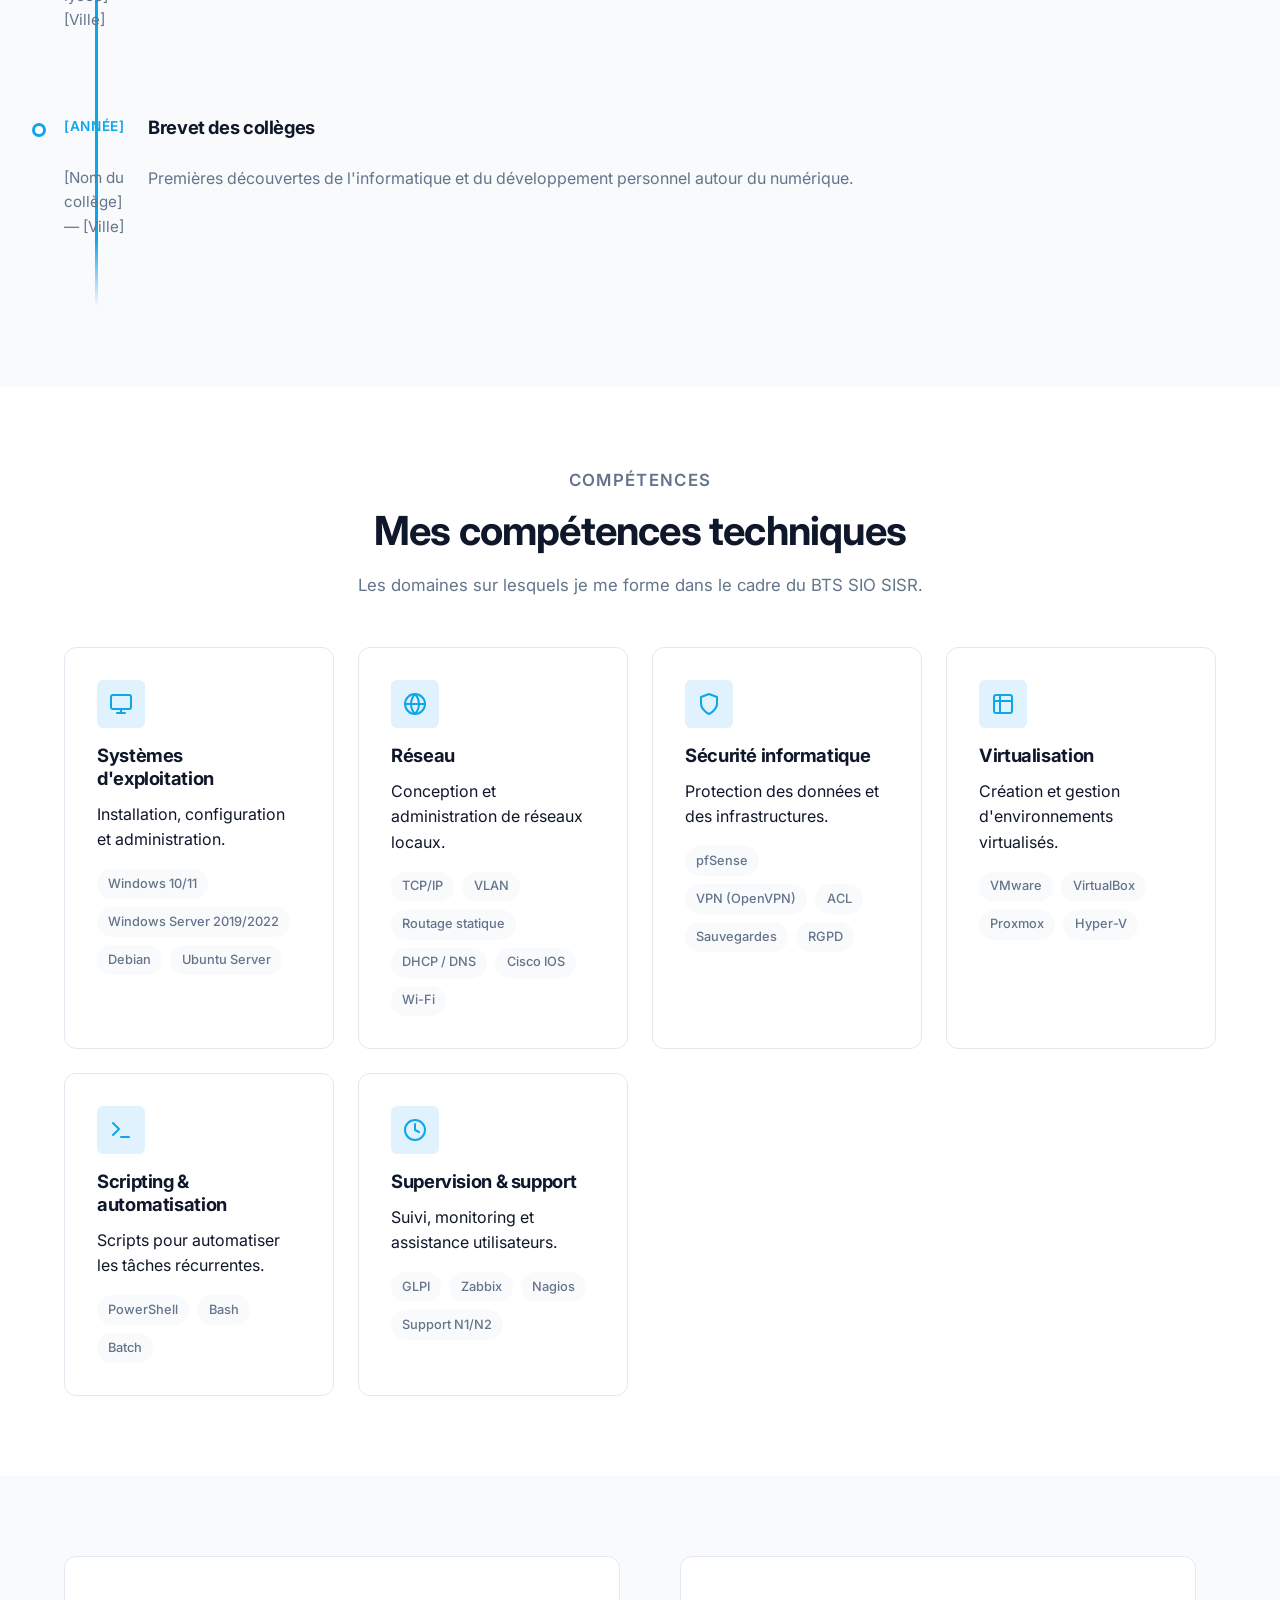
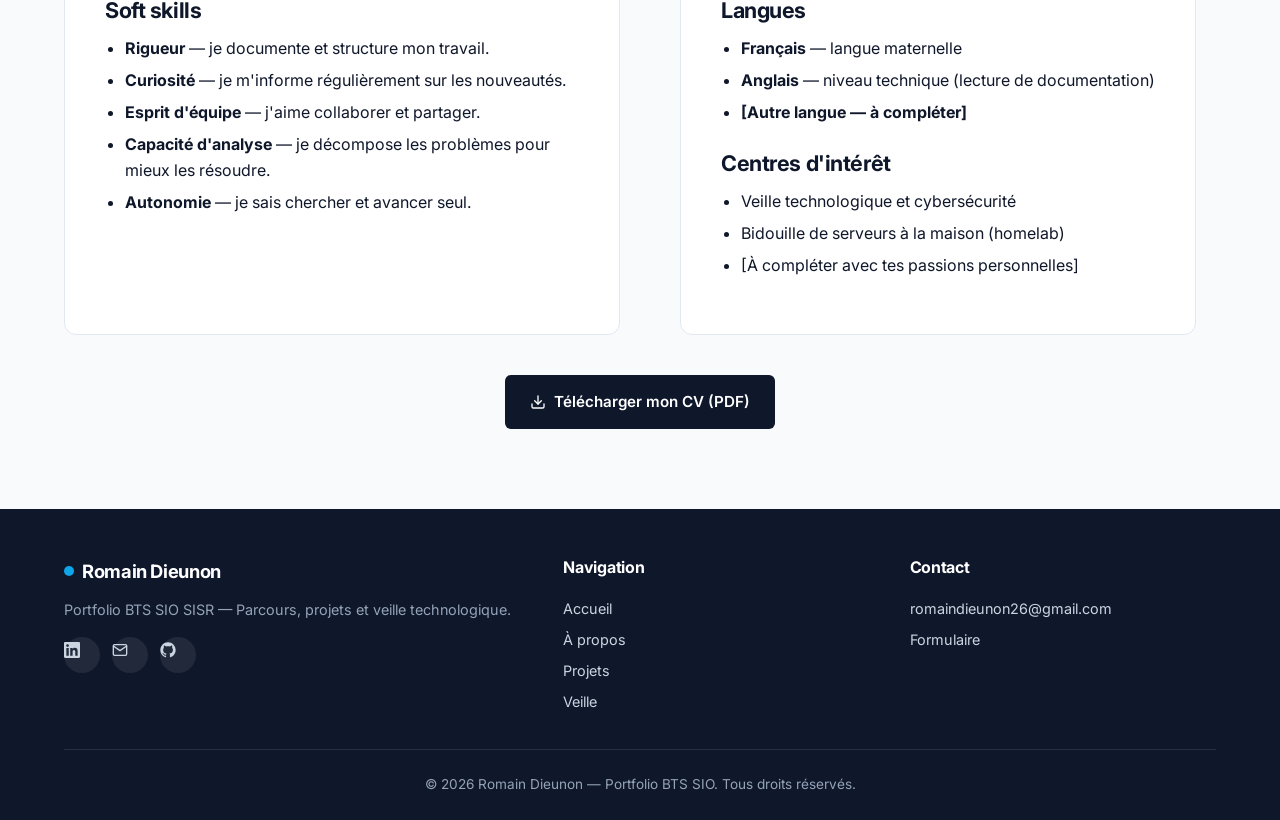
==== commit 73f20eff: "Refonte Procedures + Epreuve 6 avec projet1 et projet2" ====
--- a/apropos.html
+++ b/apropos.html
@@ -218,7 +218,7 @@
             </div>
         </div>
         <div style="text-align:center; margin-top: 2.5rem;">
-            <a href="#" class="btn btn-primary" onclick="alert('Remplace ce lien par le chemin vers ton CV en PDF, par exemple assets/cv.pdf'); return false;">
+            <a href="assets/CV.pdf" class="btn btn-primary" download="CV-Romain-Dieunon.pdf">
                 <svg width="16" height="16" viewBox="0 0 24 24" fill="none" stroke="currentColor" stroke-width="2" stroke-linecap="round" stroke-linejoin="round"><path d="M21 15v4a2 2 0 0 1-2 2H5a2 2 0 0 1-2-2v-4"/><polyline points="7 10 12 15 17 10"/><line x1="12" y1="15" x2="12" y2="3"/></svg>
                 Télécharger mon CV (PDF)
             </a>
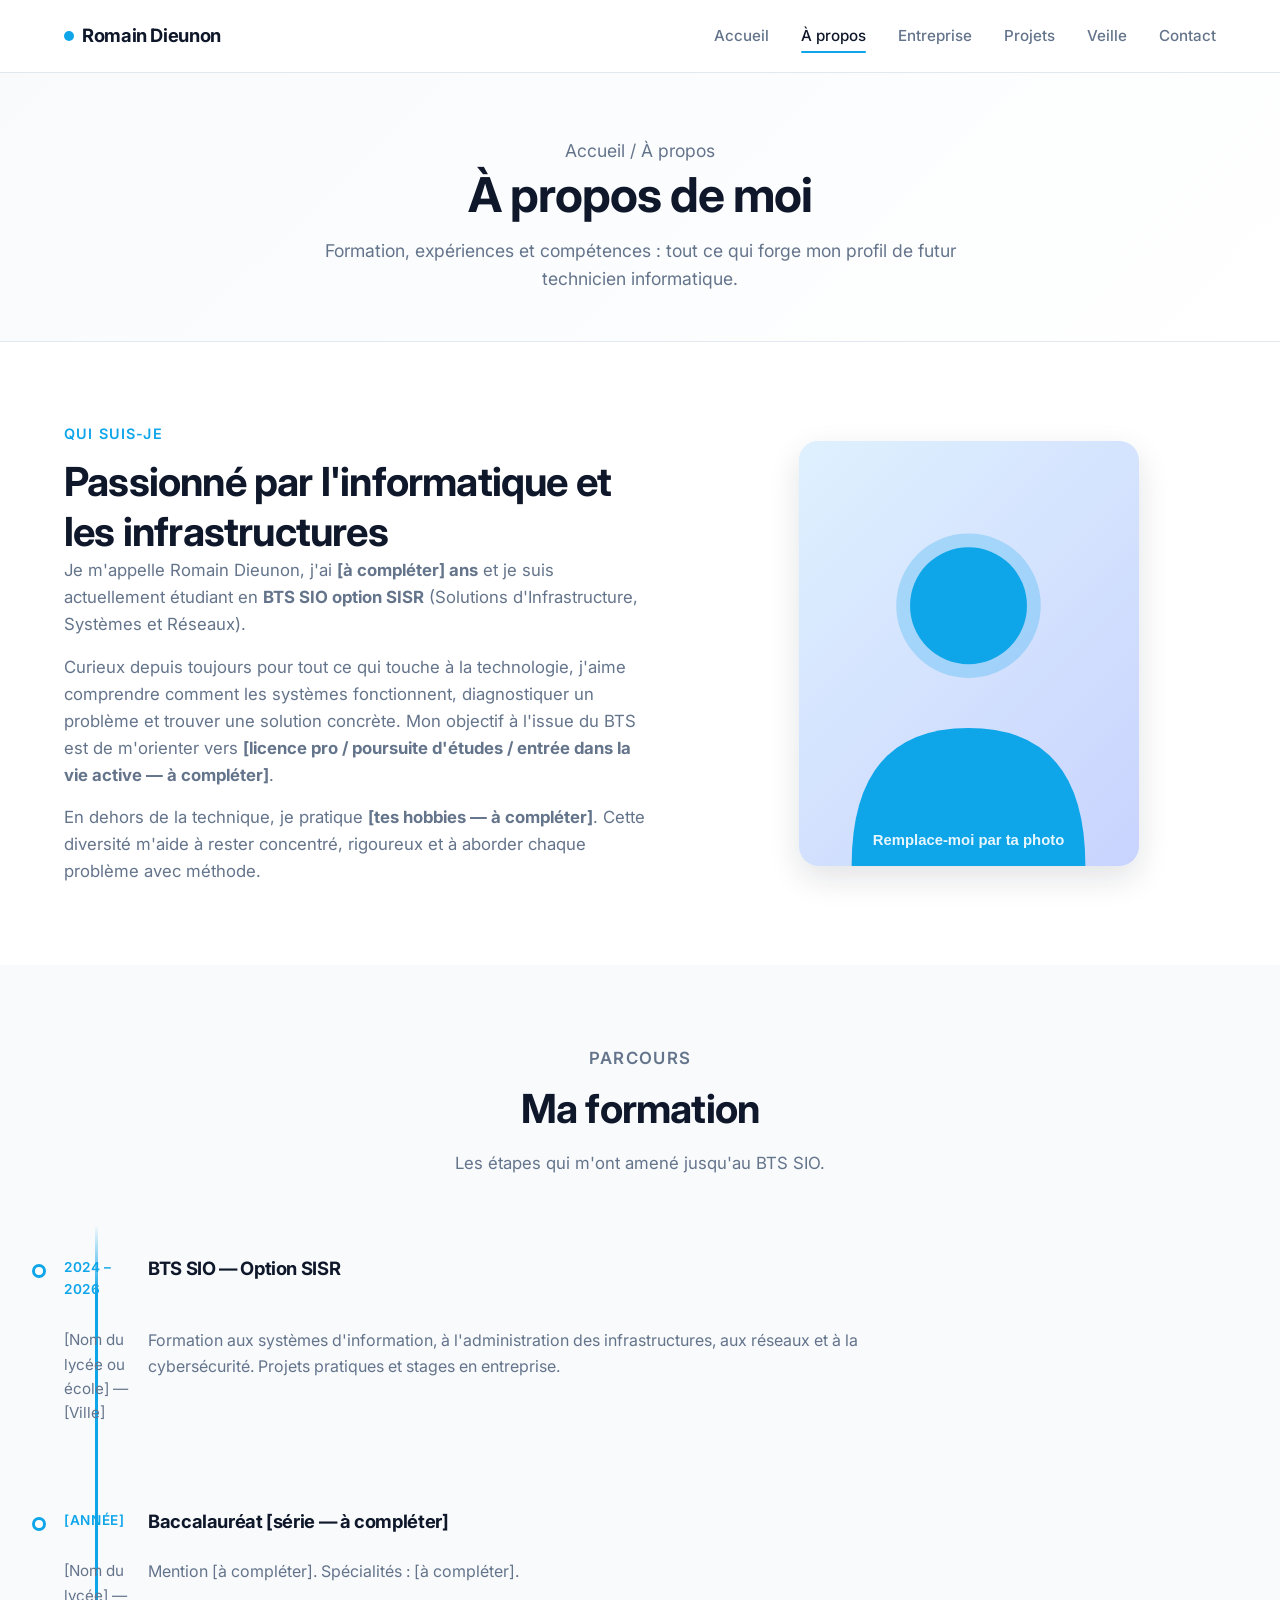
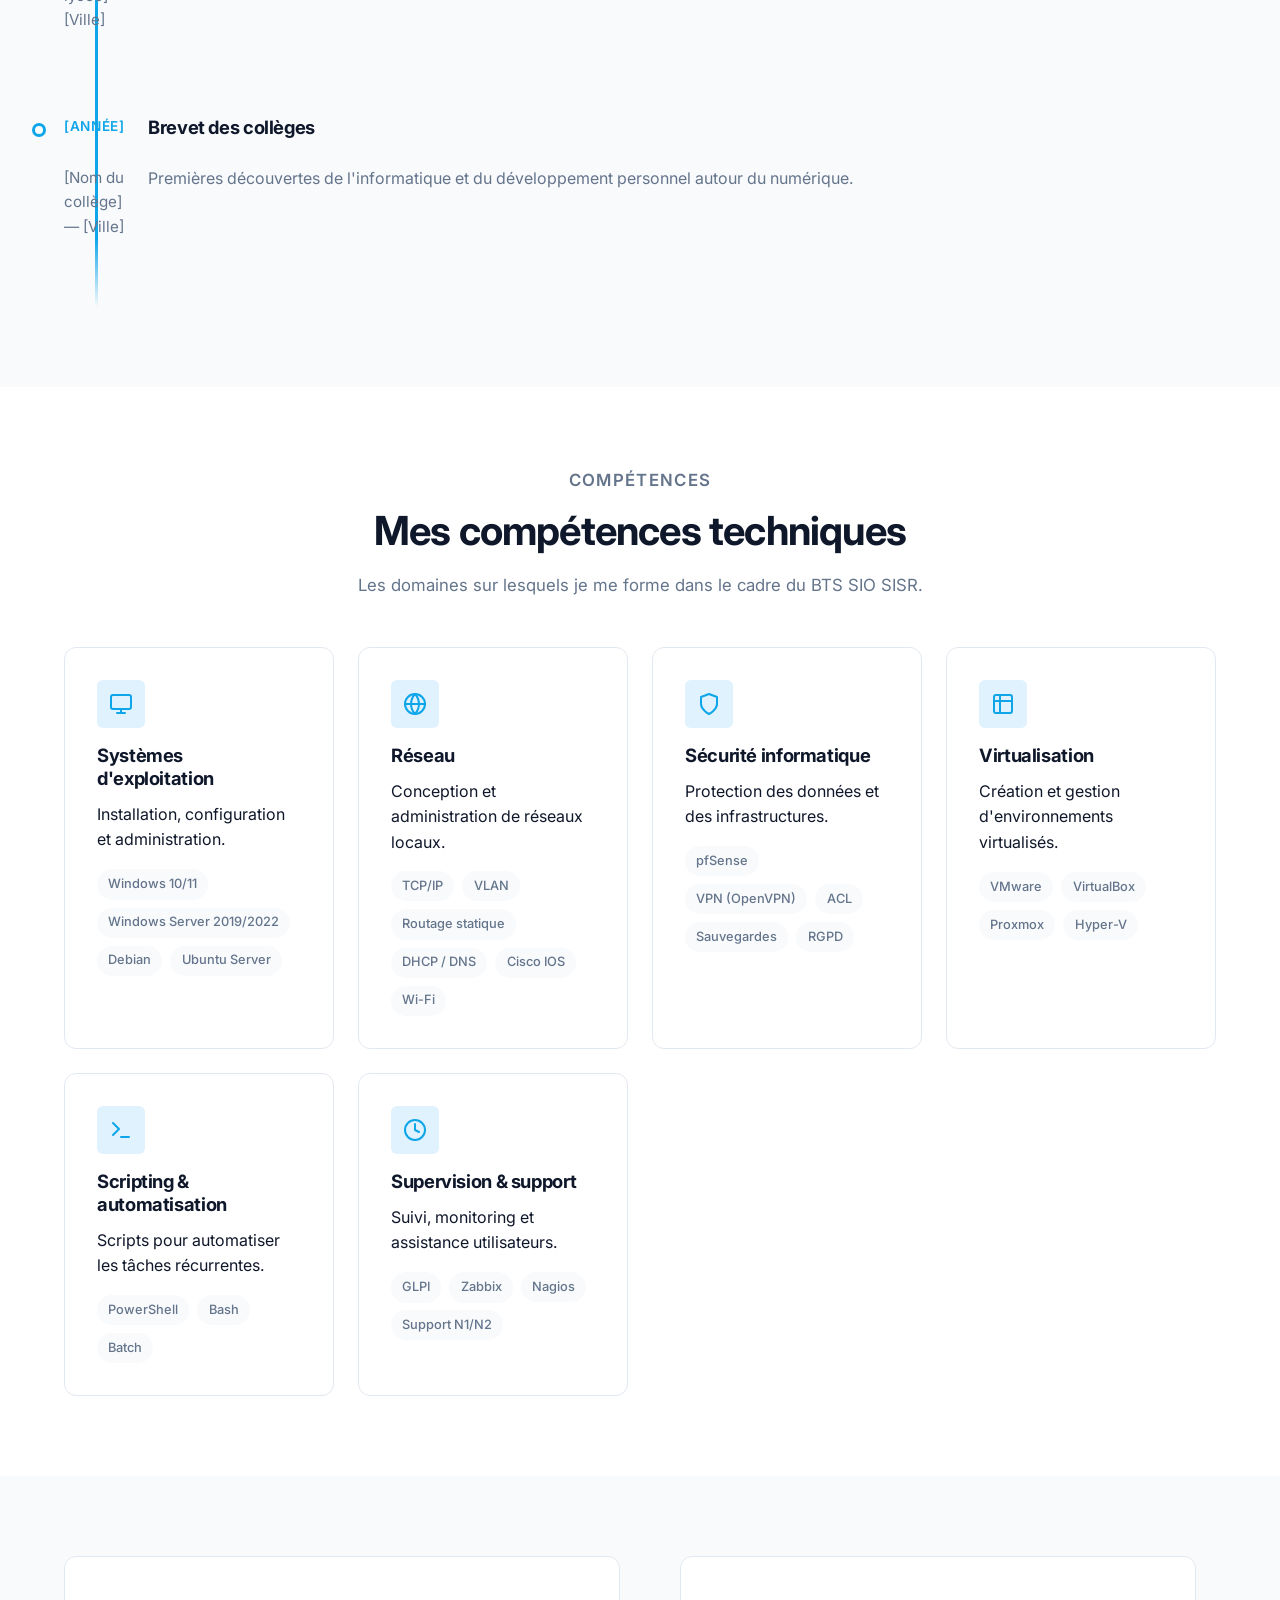
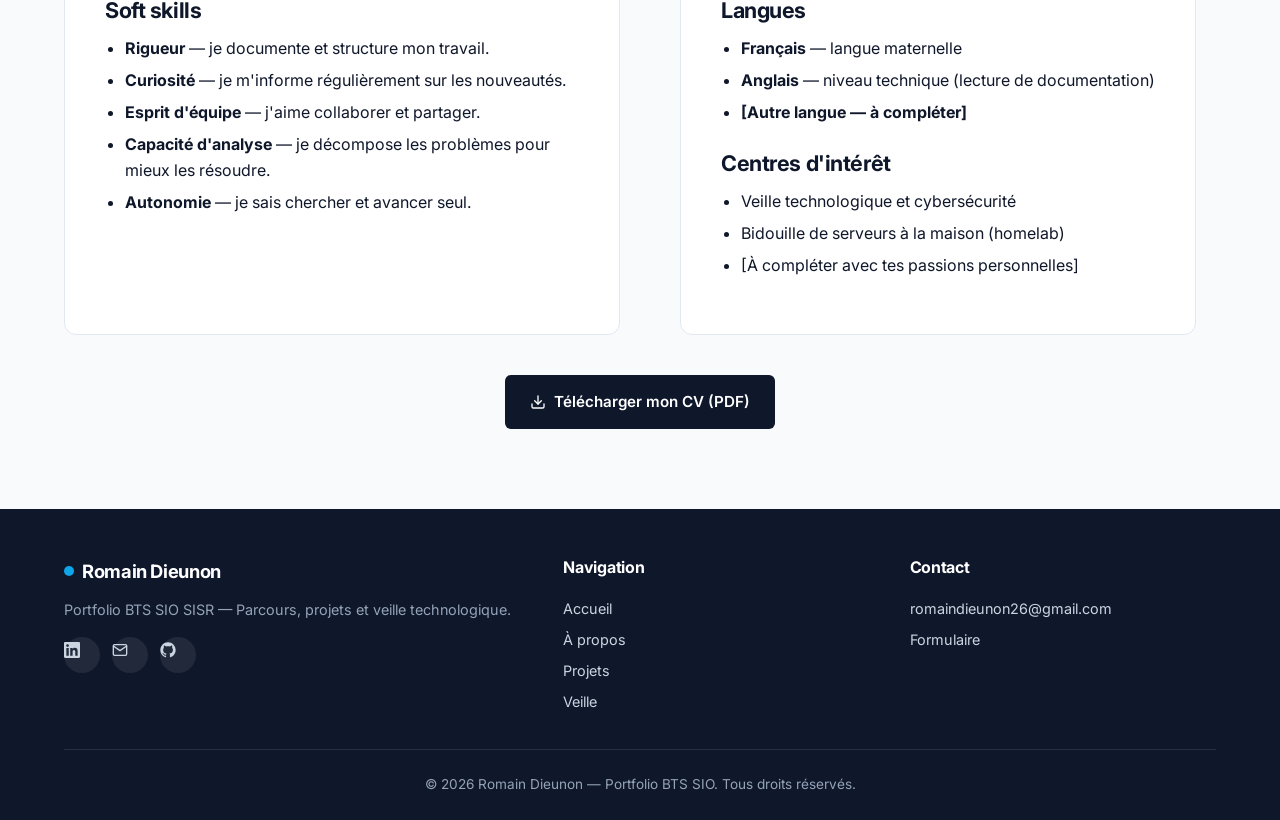
==== commit d51bc4f5: "MAJ globale projet AD : screens haute qualite PNG, reorganisation sections, fix lightbox" ====
--- a/apropos.html
+++ b/apropos.html
@@ -235,7 +235,7 @@
                 <p style="color:#94a3b8; font-size: 0.9rem;">Portfolio BTS SIO SISR — Parcours, projets et veille technologique.</p>
                 <div class="socials">
                     <a href="#" class="social-link" aria-label="LinkedIn"><svg width="16" height="16" viewBox="0 0 24 24" fill="currentColor"><path d="M20.447 20.452h-3.554v-5.569c0-1.328-.027-3.037-1.852-3.037-1.853 0-2.136 1.445-2.136 2.939v5.667H9.351V9h3.414v1.561h.046c.477-.9 1.637-1.85 3.37-1.85 3.601 0 4.267 2.37 4.267 5.455v6.286zM5.337 7.433a2.062 2.062 0 0 1-2.063-2.065 2.063 2.063 0 1 1 2.063 2.065zm1.782 13.019H3.555V9h3.564v11.452zM22.225 0H1.771C.792 0 0 .774 0 1.729v20.542C0 23.227.792 24 1.771 24h20.451C23.2 24 24 23.227 24 22.271V1.729C24 .774 23.2 0 22.222 0h.003z"/></svg></a>
-                    <a href="mailto:romaindieunon26@gmail.com" class="social-link" aria-label="Email"><svg width="16" height="16" viewBox="0 0 24 24" fill="none" stroke="currentColor" stroke-width="2" stroke-linecap="round" stroke-linejoin="round"><path d="M4 4h16c1.1 0 2 .9 2 2v12c0 1.1-.9 2-2 2H4c-1.1 0-2-.9-2-2V6c0-1.1.9-2 2-2z"/><polyline points="22,6 12,13 2,6"/></svg></a>
+                    <a href="https://mail.google.com/mail/?view=cm&fs=1&to=romaindieunon26@gmail.com" target="_blank" rel="noopener" class="social-link" aria-label="Email"><svg width="16" height="16" viewBox="0 0 24 24" fill="none" stroke="currentColor" stroke-width="2" stroke-linecap="round" stroke-linejoin="round"><path d="M4 4h16c1.1 0 2 .9 2 2v12c0 1.1-.9 2-2 2H4c-1.1 0-2-.9-2-2V6c0-1.1.9-2 2-2z"/><polyline points="22,6 12,13 2,6"/></svg></a>
                     <a href="#" class="social-link" aria-label="GitHub"><svg width="16" height="16" viewBox="0 0 24 24" fill="currentColor"><path d="M12 .5C5.73.5.5 5.73.5 12c0 5.08 3.29 9.38 7.86 10.9.58.11.79-.25.79-.56v-2c-3.2.7-3.87-1.38-3.87-1.38-.52-1.33-1.28-1.68-1.28-1.68-1.05-.72.08-.7.08-.7 1.16.08 1.77 1.19 1.77 1.19 1.03 1.76 2.71 1.25 3.37.96.1-.75.4-1.25.73-1.54-2.55-.29-5.24-1.28-5.24-5.67 0-1.25.45-2.27 1.18-3.07-.12-.29-.51-1.46.11-3.04 0 0 .96-.31 3.16 1.17.92-.26 1.9-.38 2.88-.39.98.01 1.96.13 2.88.39 2.2-1.48 3.16-1.17 3.16-1.17.62 1.58.23 2.75.11 3.04.74.8 1.18 1.82 1.18 3.07 0 4.4-2.7 5.37-5.26 5.66.41.35.78 1.05.78 2.12v3.14c0 .31.21.68.8.56C20.22 21.38 23.5 17.08 23.5 12 23.5 5.73 18.27.5 12 .5z"/></svg></a>
                 </div>
             </div>
@@ -248,7 +248,7 @@
             </div>
             <div>
                 <h4>Contact</h4>
-                <a href="mailto:romaindieunon26@gmail.com">romaindieunon26@gmail.com</a>
+                <a href="https://mail.google.com/mail/?view=cm&fs=1&to=romaindieunon26@gmail.com" target="_blank" rel="noopener">romaindieunon26@gmail.com</a>
                 <a href="contact.html">Formulaire</a>
             </div>
         </div>
--- a/css/style.css
+++ b/css/style.css
@@ -1252,3 +1252,176 @@
 .ai-card:hover .ai-link {
     text-decoration: underline;
 }
+
+/* ================================
+   Procédures — captures d'écran
+   ================================ */
+.proc-step {
+    margin: 2.5rem 0 3rem;
+}
+.proc-step-header {
+    display: flex;
+    align-items: center;
+    gap: 1rem;
+    margin-bottom: 1rem;
+}
+.proc-step-number {
+    flex: 0 0 48px;
+    width: 48px;
+    height: 48px;
+    border-radius: 12px;
+    background: linear-gradient(135deg, #0ea5e9 0%, #0369a1 100%);
+    color: #fff;
+    font-weight: 700;
+    font-size: 1.15rem;
+    display: flex;
+    align-items: center;
+    justify-content: center;
+    box-shadow: 0 4px 14px rgba(14, 165, 233, 0.3);
+}
+.proc-step-header h3 {
+    margin: 0;
+    font-size: 1.35rem;
+    line-height: 1.25;
+}
+.proc-step-body {
+    color: var(--text-muted);
+    font-size: 1rem;
+    line-height: 1.6;
+    margin-bottom: 1.25rem;
+}
+.proc-step-body strong { color: var(--text); }
+.proc-screens {
+    display: grid;
+    grid-template-columns: repeat(auto-fit, minmax(320px, 1fr));
+    gap: 1.25rem;
+    margin-top: 1rem;
+}
+.proc-screen {
+    background: var(--bg);
+    border: 1px solid var(--border);
+    border-radius: var(--radius-md);
+    padding: 0.75rem;
+    box-shadow: var(--shadow-sm);
+    transition: transform .25s ease, box-shadow .25s ease;
+    display: flex;
+    flex-direction: column;
+    gap: 0.5rem;
+}
+.proc-screen:hover {
+    transform: translateY(-3px);
+    box-shadow: var(--shadow-md);
+}
+.proc-screen img {
+    width: 100%;
+    height: 220px;
+    object-fit: contain;
+    background: #f8fafc;
+    border-radius: 8px;
+    cursor: zoom-in;
+    display: block;
+}
+.proc-screen figcaption {
+    font-size: 0.82rem;
+    color: var(--text-muted);
+    text-align: center;
+    padding: 0 0.25rem;
+    line-height: 1.4;
+}
+/* Mise en valeur des serveurs ciblés par le projet */
+.focus-server {
+    background: linear-gradient(90deg, rgba(14,165,233,0.15), rgba(14,165,233,0.05));
+    border-left: 4px solid var(--primary);
+    padding: 0.6rem 0.85rem;
+    margin: 0.25rem 0;
+    border-radius: 6px;
+    list-style: none;
+    position: relative;
+}
+.focus-server::before {
+    content: "★";
+    color: var(--primary);
+    margin-right: 0.4rem;
+    font-weight: 700;
+}
+.focus-server-list { padding-left: 0; }
+
+/* Lightbox zoomable (molette + drag + double-clic) */
+.proc-lightbox {
+    position: fixed;
+    inset: 0;
+    background: rgba(15, 23, 42, 0.92);
+    display: none;
+    z-index: 1000;
+    overflow: hidden;
+    cursor: zoom-out;
+    touch-action: none;
+}
+.proc-lightbox.open { display: block; }
+.proc-lightbox.grabbing { cursor: grabbing; }
+.proc-lightbox img {
+    position: absolute;
+    top: 50%;
+    left: 50%;
+    transform: translate(-50%, -50%) scale(1);
+    transform-origin: center;
+    transition: none;
+    box-shadow: 0 20px 60px rgba(0,0,0,0.5);
+    user-select: none;
+    -webkit-user-drag: none;
+    cursor: zoom-in;
+    will-change: transform;
+}
+.proc-lightbox img.smooth {
+    transition: transform 0.2s ease-out;
+}
+.proc-lightbox img.zoomed {
+    cursor: grab;
+}
+.proc-lightbox.grabbing img,
+.proc-lightbox.grabbing img.zoomed {
+    cursor: grabbing;
+}
+.proc-lightbox-close {
+    position: absolute;
+    top: 1.25rem;
+    right: 1.5rem;
+    background: rgba(255,255,255,0.15);
+    color: #fff;
+    border: none;
+    width: 42px;
+    height: 42px;
+    border-radius: 50%;
+    font-size: 1.5rem;
+    cursor: pointer;
+    line-height: 1;
+    z-index: 10;
+}
+.proc-lightbox-close:hover { background: rgba(255,255,255,0.3); }
+.proc-lightbox::after {
+    content: "Molette = zoom · Glisser = déplacer · Double-clic = zoom max / reset · Échap = fermer";
+    position: absolute;
+    bottom: 1rem;
+    left: 50%;
+    transform: translateX(-50%);
+    color: rgba(255,255,255,0.7);
+    font-size: 0.8rem;
+    background: rgba(0,0,0,0.45);
+    padding: 0.4rem 0.85rem;
+    border-radius: 6px;
+    pointer-events: none;
+    z-index: 5;
+    white-space: nowrap;
+}
+@media (max-width: 700px) {
+    .proc-lightbox::after {
+        font-size: 0.7rem;
+        white-space: normal;
+        text-align: center;
+        max-width: 90vw;
+    }
+}
+@media (max-width: 640px) {
+    .proc-screen img { height: 180px; }
+    .proc-screens { grid-template-columns: 1fr; }
+}
